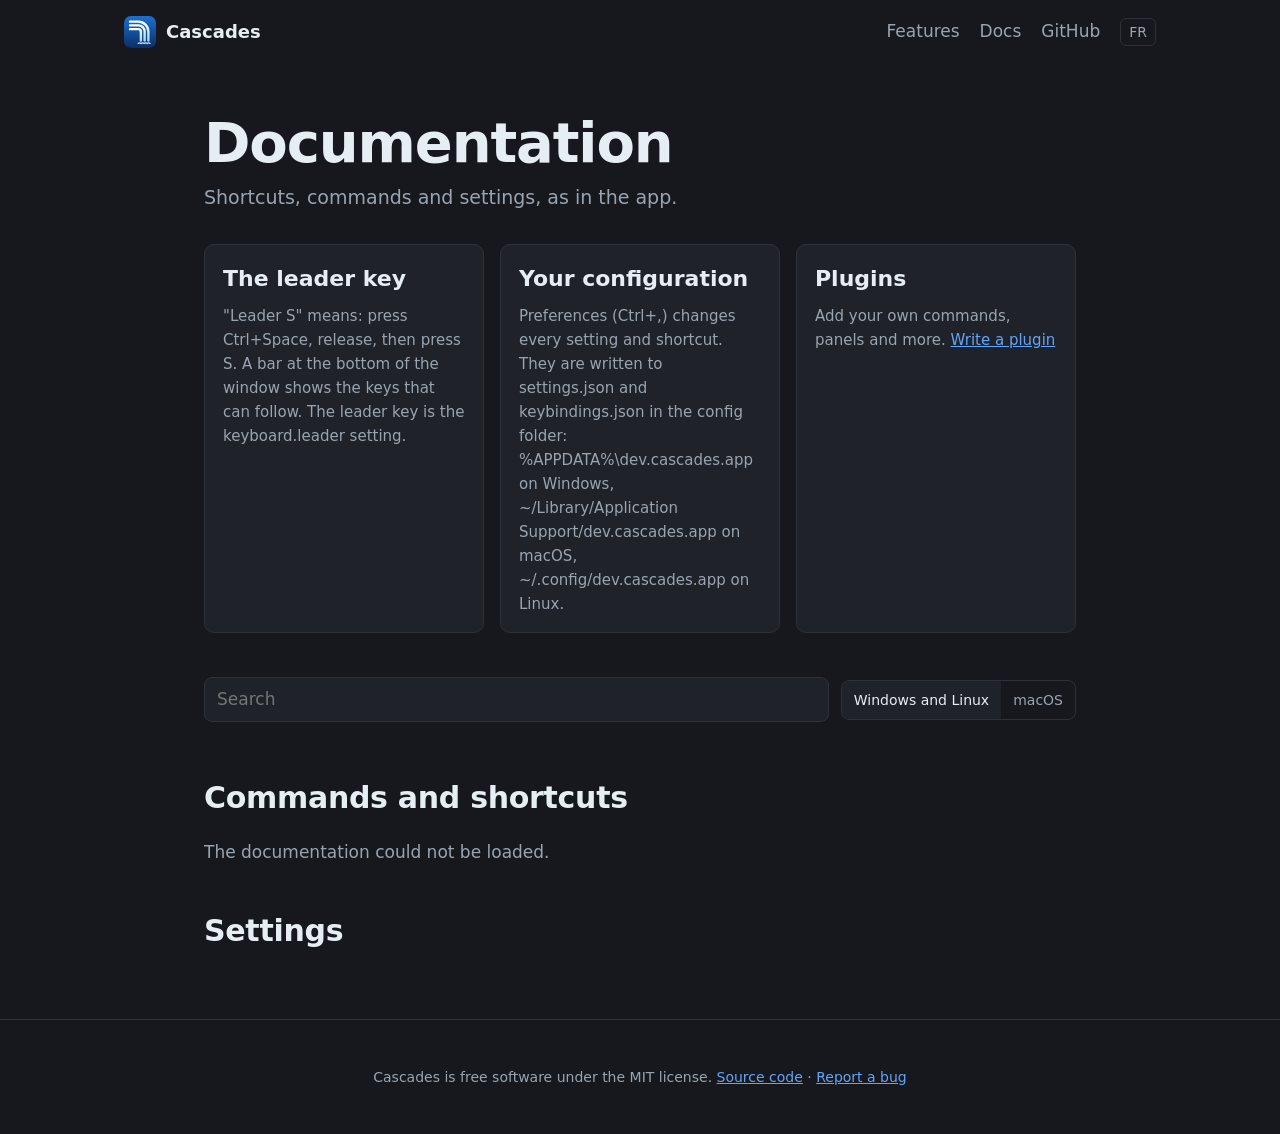
==== docs.html @ 8b9e11d4 "added docs page" ====
<!doctype html>
<html lang="en">
  <head>
    <meta charset="utf-8" />
    <meta name="viewport" content="width=device-width, initial-scale=1" />
    <title>Cascades documentation</title>
    <meta name="description" content="Shortcuts, commands and settings of Cascades." />
    <link rel="icon" href="assets/logo.svg" type="image/svg+xml" />
    <link rel="stylesheet" href="style.css" />
  </head>
  <body>
    <header class="top">
      <a class="brand" href="./">
        <img src="assets/logo.svg" alt="" width="32" height="32" />
        <span>Cascades</span>
      </a>
      <nav>
        <a href="./#features" data-i18n="nav.features">Features</a>
        <a href="docs.html" data-i18n="nav.docs">Docs</a>
        <a href="https://github.com/anderson3x11/cascades">GitHub</a>
        <button id="language" type="button" aria-label="Français">FR</button>
      </nav>
    </header>

    <main class="docs">
      <h1 data-i18n="docs.title">Documentation</h1>
      <p class="lead" id="version" data-i18n="docs.lead">Shortcuts, commands and settings, as in the app.</p>

      <section class="basics">
        <div>
          <h3 data-i18n="leader.title">The leader key</h3>
          <p data-i18n="leader.text">
            "Leader S" means: press Ctrl+Space, release, then press S. A bar at the bottom of the window shows the
            keys that can follow. The leader key is the keyboard.leader setting.
          </p>
        </div>
        <div>
          <h3 data-i18n="config.title">Your configuration</h3>
          <p data-i18n="config.text">
            Preferences (Ctrl+,) changes every setting and shortcut. They are written to settings.json and
            keybindings.json in the config folder: %APPDATA%\dev.cascades.app on Windows, ~/Library/Application
            Support/dev.cascades.app on macOS, ~/.config/dev.cascades.app on Linux.
          </p>
        </div>
        <div>
          <h3 data-i18n="plugins.title">Plugins</h3>
          <p>
            <span data-i18n="plugins.text">Add your own commands, panels and more.</span>
            <a href="https://github.com/anderson3x11/cascades/blob/main/docs/plugins.md" data-i18n="plugins.link"
              >Write a plugin</a
            >
          </p>
        </div>
      </section>

      <div class="tools">
        <input id="search" type="search" placeholder="Search" data-i18n-placeholder="search" />
        <div class="systems" role="group">
          <button type="button" data-system="pc" data-i18n="system.pc">Windows and Linux</button>
          <button type="button" data-system="mac">macOS</button>
        </div>
      </div>

      <h2 id="shortcuts" data-i18n="shortcuts.title">Commands and shortcuts</h2>
      <div id="commands" class="reference"><p class="empty" data-i18n="loading">Loading…</p></div>

      <h2 id="settings" data-i18n="settings.title">Settings</h2>
      <div id="settings-list" class="reference"></div>
    </main>

    <footer>
      <p>
        <span data-i18n="footer.license">Cascades is free software under the MIT license.</span>
        <a href="https://github.com/anderson3x11/cascades" data-i18n="footer.source">Source code</a> ·
        <a href="https://github.com/anderson3x11/cascades/issues/new/choose" data-i18n="footer.issue">Report a bug</a>
      </p>
    </footer>

    <script src="docs.js"></script>
  </body>
</html>
---- style.css ----
:root {
  --bg: #16181d;
  --surface: #1f2228;
  --border: #2d3139;
  --fg: #e6edf3;
  --muted: #9aa4b1;
  --accent: #60a5fa;
  --accent-strong: #1c6fd1;
  --code: #0f1115;
  color-scheme: dark;
}

* {
  box-sizing: border-box;
}

body {
  margin: 0;
  background: var(--bg);
  color: var(--fg);
  font:
    17px/1.6 system-ui,
    'Segoe UI',
    sans-serif;
}

a {
  color: var(--accent);
}

img {
  max-width: 100%;
  height: auto;
}

.top {
  display: flex;
  align-items: center;
  justify-content: space-between;
  max-width: 1080px;
  margin: 0 auto;
  padding: 16px 24px;
}

.brand {
  display: flex;
  gap: 10px;
  align-items: center;
  color: var(--fg);
  font-weight: 600;
  font-size: 18px;
  text-decoration: none;
}

nav {
  display: flex;
  gap: 20px;
  align-items: center;
}

nav a {
  color: var(--muted);
  text-decoration: none;
}

nav a:hover {
  color: var(--fg);
}

#language {
  padding: 2px 8px;
  border: 1px solid var(--border);
  border-radius: 6px;
  background: none;
  color: var(--muted);
  font: inherit;
  font-size: 14px;
  cursor: pointer;
}

main {
  max-width: 1080px;
  margin: 0 auto;
  padding: 0 24px;
}

.hero {
  padding: 56px 0 32px;
  text-align: center;
}

.hero-logo {
  width: 96px;
}

h1 {
  margin: 16px 0 8px;
  font-size: clamp(36px, 6vw, 56px);
  line-height: 1.1;
  letter-spacing: -0.02em;
}

.lead {
  max-width: 640px;
  margin: 0 auto;
  color: var(--muted);
  font-size: 19px;
}

.download {
  display: flex;
  flex-wrap: wrap;
  gap: 12px;
  justify-content: center;
  margin-top: 28px;
}

.button {
  display: inline-block;
  padding: 10px 20px;
  border: 1px solid var(--border);
  border-radius: 8px;
  color: var(--fg);
  font-weight: 600;
  text-decoration: none;
}

.button:hover {
  border-color: var(--accent);
}

.button.primary {
  border-color: var(--accent-strong);
  background: var(--accent-strong);
  color: #fff;
}

.button.primary:hover {
  background: #2a7fe0;
}

.meta {
  color: var(--muted);
  font-size: 14px;
}

.window {
  max-width: 800px;
  margin: 24px auto 0;
  padding: 0;
  overflow: hidden;
  border: 1px solid var(--border);
  border-radius: 12px;
  box-shadow: 0 24px 60px rgb(0 0 0 / 45%);
}

.window img {
  display: block;
  width: 100%;
}

.cascades,
.plugins {
  max-width: 680px;
  margin: 0 auto;
  padding: 72px 0 24px;
  text-align: center;
}

h2 {
  margin: 0 0 12px;
  font-size: 30px;
  letter-spacing: -0.01em;
}

.cascades p,
.plugins p {
  color: var(--muted);
}

.features {
  display: grid;
  gap: 56px;
  padding: 48px 0;
}

.features article {
  display: grid;
  grid-template-columns: 3fr 2fr;
  gap: 40px;
  align-items: center;
}

.features article:nth-child(even) img {
  order: 2;
}

.features img {
  border: 1px solid var(--border);
  border-radius: 10px;
}

h3 {
  margin: 0 0 8px;
  font-size: 22px;
}

.features p {
  margin: 0;
  color: var(--muted);
}

pre {
  overflow-x: auto;
  margin: 24px 0;
  padding: 16px 20px;
  border: 1px solid var(--border);
  border-radius: 10px;
  background: var(--code);
  font-size: 14px;
  text-align: left;
}

code {
  font-family: 'Cascadia Code', Consolas, 'SF Mono', Menlo, monospace;
}

footer {
  margin-top: 64px;
  padding: 32px 24px;
  border-top: 1px solid var(--border);
  color: var(--muted);
  font-size: 14px;
  text-align: center;
}

@media (max-width: 760px) {
  nav a[href*='#'] {
    display: none;
  }

  .features article {
    grid-template-columns: 1fr;
    gap: 16px;
  }

  .features article:nth-child(even) img {
    order: 0;
  }
}

/* Documentation */

.docs {
  max-width: 920px;
  padding-top: 32px;
}

.docs h1 {
  text-align: left;
}

.docs .lead {
  margin: 0;
}

.basics {
  display: grid;
  grid-template-columns: repeat(auto-fit, minmax(240px, 1fr));
  gap: 16px;
  margin: 32px 0;
}

.basics > div {
  padding: 16px 18px;
  border: 1px solid var(--border);
  border-radius: 10px;
  background: var(--surface);
}

.basics p {
  margin: 0;
  color: var(--muted);
  font-size: 15px;
  overflow-wrap: anywhere;
}

.tools {
  position: sticky;
  top: 0;
  z-index: 1;
  display: flex;
  flex-wrap: wrap;
  gap: 12px;
  align-items: center;
  padding: 12px 0;
  background: var(--bg);
}

#search {
  flex: 1;
  min-width: 200px;
  padding: 8px 12px;
  border: 1px solid var(--border);
  border-radius: 8px;
  background: var(--surface);
  color: var(--fg);
  font: inherit;
}

.systems {
  display: flex;
  overflow: hidden;
  border: 1px solid var(--border);
  border-radius: 8px;
}

.systems button {
  padding: 8px 12px;
  border: none;
  background: none;
  color: var(--muted);
  font: inherit;
  font-size: 14px;
  cursor: pointer;
}

.systems button[aria-pressed='true'] {
  background: var(--surface);
  color: var(--fg);
}

#search:focus-visible,
.systems button:focus-visible,
#language:focus-visible {
  outline: 2px solid var(--accent);
  outline-offset: 1px;
}

.docs h2 {
  margin-top: 40px;
}

.reference h3 {
  margin: 28px 0 6px;
  color: var(--muted);
  font-size: 13px;
  letter-spacing: 0.06em;
  text-transform: uppercase;
}

.reference dl {
  margin: 0;
}

.reference .row {
  display: flex;
  gap: 16px;
  justify-content: space-between;
  padding: 8px 0;
  border-bottom: 1px solid var(--border);
}

.reference dt {
  display: flex;
  flex-direction: column;
  min-width: 0;
}

.reference dt code {
  color: var(--muted);
  font-size: 12px;
}

.reference .setting dt code {
  order: -1;
  color: var(--fg);
  font-size: 14px;
}

.reference .setting dt span {
  color: var(--muted);
  font-size: 15px;
}

.reference dd {
  display: flex;
  flex: none;
  flex-wrap: wrap;
  gap: 6px;
  justify-content: flex-end;
  align-content: flex-start;
  max-width: 45%;
  margin: 0;
}

.reference .setting dd {
  flex-direction: column;
  align-items: flex-end;
  color: var(--muted);
  text-align: right;
  overflow-wrap: anywhere;
}

kbd {
  padding: 2px 8px;
  border: 1px solid var(--border);
  border-bottom-width: 2px;
  border-radius: 6px;
  background: var(--surface);
  font-family: inherit;
  font-size: 13px;
  white-space: nowrap;
}

.empty {
  color: var(--muted);
}

@media (max-width: 760px) {
  .reference .row {
    flex-direction: column;
    gap: 6px;
  }

  .reference dd,
  .reference .setting dd {
    justify-content: flex-start;
    align-items: flex-start;
    max-width: none;
    text-align: left;
  }
}
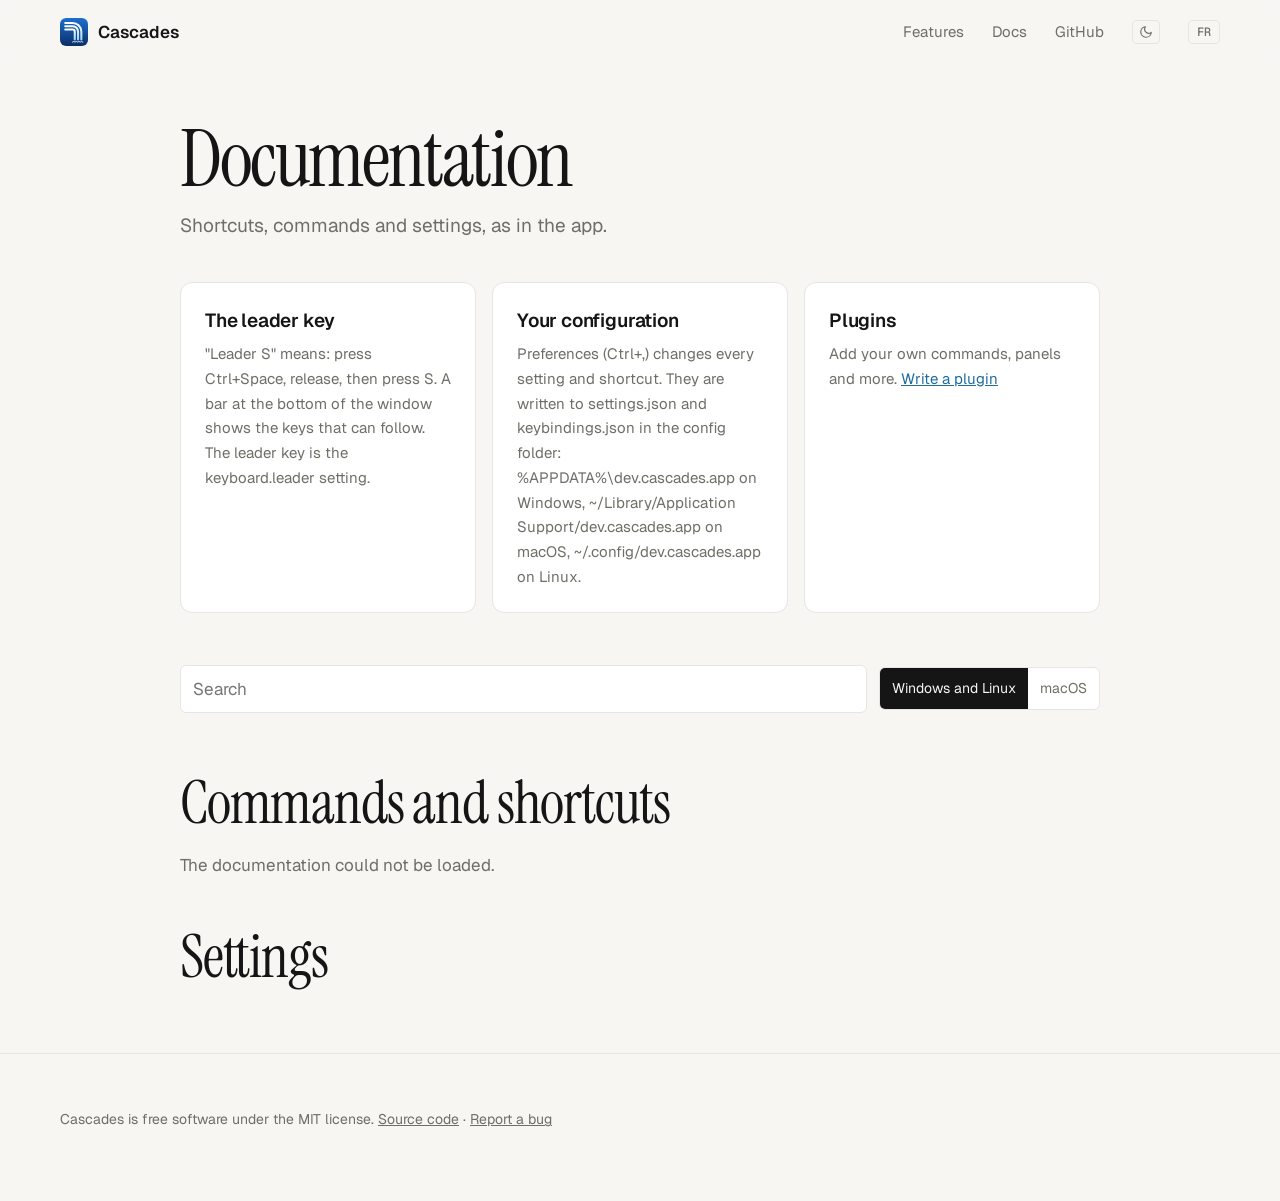
==== commit 31530968: "feat: redesign the site with a light editorial style, dark mode and zoomable screenshots" ====
--- a/docs.html
+++ b/docs.html
@@ -6,18 +6,44 @@
     <title>Cascades documentation</title>
     <meta name="description" content="Shortcuts, commands and settings of Cascades." />
     <link rel="icon" href="assets/logo.svg" type="image/svg+xml" />
+    <link rel="preconnect" href="https://fonts.googleapis.com" />
+    <link rel="preconnect" href="https://fonts.gstatic.com" crossorigin />
+    <link
+      rel="stylesheet"
+      href="https://fonts.googleapis.com/css2?family=Instrument+Serif&family=Geist:wght@400;500;600&family=Geist+Mono:wght@400;500&display=swap"
+    />
     <link rel="stylesheet" href="style.css" />
+    <script>
+      // Before the first paint: the saved theme, or the system one.
+      {
+        let theme = null;
+        try {
+          theme = localStorage.getItem('theme');
+        } catch {
+          // Private window: follow the system.
+        }
+        if (theme !== 'dark' && theme !== 'light') {
+          theme = matchMedia('(prefers-color-scheme: dark)').matches ? 'dark' : 'light';
+        }
+        document.documentElement.dataset.theme = theme;
+      }
+      document.documentElement.classList.add('js');
+    </script>
   </head>
   <body>
     <header class="top">
       <a class="brand" href="./">
-        <img src="assets/logo.svg" alt="" width="32" height="32" />
+        <img src="assets/logo.svg" alt="" width="28" height="28" />
         <span>Cascades</span>
       </a>
       <nav>
         <a href="./#features" data-i18n="nav.features">Features</a>
         <a href="docs.html" data-i18n="nav.docs">Docs</a>
         <a href="https://github.com/anderson3x11/cascades">GitHub</a>
+        <button id="theme" type="button" aria-label="Switch theme">
+          <svg class="moon" width="14" height="14" viewBox="0 0 24 24" fill="none" stroke="currentColor" stroke-width="2" stroke-linecap="round" stroke-linejoin="round" aria-hidden="true"><path d="M21 12.8A9 9 0 1 1 11.2 3a7 7 0 0 0 9.8 9.8z" /></svg>
+          <svg class="sun" width="14" height="14" viewBox="0 0 24 24" fill="none" stroke="currentColor" stroke-width="2" stroke-linecap="round" aria-hidden="true"><circle cx="12" cy="12" r="4" /><path d="M12 2v2M12 20v2M4.9 4.9l1.4 1.4M17.7 17.7l1.4 1.4M2 12h2M20 12h2M4.9 19.1l1.4-1.4M17.7 6.3l1.4-1.4" /></svg>
+        </button>
         <button id="language" type="button" aria-label="Français">FR</button>
       </nav>
     </header>
--- a/style.css
+++ b/style.css
@@ -1,17 +1,41 @@
 :root {
-  --bg: #16181d;
-  --surface: #1f2228;
-  --border: #2d3139;
-  --fg: #e6edf3;
-  --muted: #9aa4b1;
-  --accent: #60a5fa;
-  --accent-strong: #1c6fd1;
-  --code: #0f1115;
+  --bg: #f7f6f3;
+  --surface: #ffffff;
+  --border: #e7e5df;
+  --fg: #2a2b2d;
+  --muted: #6f6e67;
+  --ink: #151515;
+  --accent: #1f6c9f;
+  --accent-bg: #e1f0fb;
+  --code: #1b1c1e;
+  --ease: cubic-bezier(0.16, 1, 0.3, 1);
+  --page: max(28px, (100% - 1160px) / 2);
+  --serif: 'Instrument Serif', Georgia, serif;
+  --mono: 'Geist Mono', 'Cascadia Code', Consolas, monospace;
+  color-scheme: light;
+}
+
+/* Set in the head of each page: the saved choice, or the system one. */
+:root[data-theme='dark'] {
+  --bg: #161615;
+  --surface: #1e1e1c;
+  --border: #2f2e2b;
+  --fg: #dcdad4;
+  --muted: #9a988f;
+  --ink: #f3f1ec;
+  --accent: #7fb6e6;
+  --accent-bg: rgb(127 182 230 / 12%);
+  --code: #0f0f0e;
   color-scheme: dark;
 }
 
 * {
   box-sizing: border-box;
+}
+
+html {
+  scroll-behavior: smooth;
+  scroll-padding-top: 80px;
 }
 
 body {
@@ -19,9 +43,10 @@
   background: var(--bg);
   color: var(--fg);
   font:
-    17px/1.6 system-ui,
-    'Segoe UI',
+    17px/1.65 Geist,
+    system-ui,
     sans-serif;
+  -webkit-font-smoothing: antialiased;
 }
 
 a {
@@ -29,252 +54,507 @@
 }
 
 img {
+  display: block;
   max-width: 100%;
   height: auto;
 }
 
+:focus-visible {
+  outline: 2px solid var(--accent);
+  outline-offset: 3px;
+  border-radius: 4px;
+}
+
 .top {
+  position: sticky;
+  top: 0;
+  z-index: 2;
   display: flex;
   align-items: center;
   justify-content: space-between;
-  max-width: 1080px;
-  margin: 0 auto;
-  padding: 16px 24px;
+  height: 64px;
+  padding: 0 var(--page);
+  background: color-mix(in srgb, var(--bg) 82%, transparent);
+  backdrop-filter: blur(12px);
 }
 
 .brand {
   display: flex;
   gap: 10px;
   align-items: center;
-  color: var(--fg);
+  color: var(--ink);
   font-weight: 600;
-  font-size: 18px;
   text-decoration: none;
 }
 
 nav {
   display: flex;
+  gap: 28px;
+  align-items: center;
+  font-size: 15px;
+}
+
+nav a {
+  color: var(--muted);
+  text-decoration: none;
+  transition: color 0.2s;
+}
+
+nav a:hover {
+  color: var(--ink);
+}
+
+#language {
+  padding: 3px 8px;
+  border: 1px solid var(--border);
+  border-radius: 4px;
+  background: none;
+  color: var(--muted);
+  font: 500 12px var(--mono);
+  cursor: pointer;
+  transition:
+    color 0.2s,
+    border-color 0.2s;
+}
+
+#language:hover,
+#theme:hover {
+  border-color: var(--muted);
+  color: var(--ink);
+}
+
+#theme {
+  display: grid;
+  place-items: center;
+  width: 28px;
+  height: 24px;
+  padding: 0;
+  border: 1px solid var(--border);
+  border-radius: 4px;
+  background: none;
+  color: var(--muted);
+  cursor: pointer;
+  transition:
+    color 0.2s,
+    border-color 0.2s;
+}
+
+/* The icon shows the theme a click switches to. */
+[data-theme='dark'] #theme .moon,
+:root:not([data-theme='dark']) #theme .sun {
+  display: none;
+}
+
+main {
+  padding: 0 var(--page);
+}
+
+h1,
+h2 {
+  margin: 0;
+  color: var(--ink);
+  font-family: var(--serif);
+  font-weight: 400;
+  text-wrap: balance;
+}
+
+h1 {
+  font-size: clamp(52px, 8.4vw, 112px);
+  line-height: 0.98;
+  letter-spacing: -0.03em;
+}
+
+h1 em {
+  color: var(--accent);
+}
+
+h2 {
+  font-size: clamp(38px, 4.6vw, 60px);
+  line-height: 1.05;
+  letter-spacing: -0.02em;
+}
+
+h3 {
+  margin: 0 0 6px;
+  color: var(--ink);
+  font-size: 19px;
+  font-weight: 600;
+  letter-spacing: -0.01em;
+}
+
+.lead {
+  max-width: 54ch;
+  margin: 0;
+  color: var(--muted);
+  font-size: 19px;
+  text-wrap: pretty;
+}
+
+/* Home */
+
+.hero {
+  padding: 88px 0 56px;
+}
+
+.hero h1 {
+  max-width: 14ch;
+  margin: 24px 0 20px;
+}
+
+.tag {
+  display: inline-block;
+  padding: 4px 12px;
+  border-radius: 999px;
+  background: var(--accent-bg);
+  color: var(--accent);
+  font-size: 14px;
+  font-weight: 500;
+}
+
+.download {
+  display: flex;
+  flex-wrap: wrap;
   gap: 20px;
   align-items: center;
-}
-
-nav a {
-  color: var(--muted);
-  text-decoration: none;
-}
-
-nav a:hover {
-  color: var(--fg);
-}
-
-#language {
-  padding: 2px 8px;
-  border: 1px solid var(--border);
-  border-radius: 6px;
-  background: none;
-  color: var(--muted);
-  font: inherit;
-  font-size: 14px;
-  cursor: pointer;
-}
-
-main {
-  max-width: 1080px;
-  margin: 0 auto;
-  padding: 0 24px;
-}
-
-.hero {
-  padding: 56px 0 32px;
-  text-align: center;
-}
-
-.hero-logo {
-  width: 96px;
-}
-
-h1 {
-  margin: 16px 0 8px;
-  font-size: clamp(36px, 6vw, 56px);
-  line-height: 1.1;
-  letter-spacing: -0.02em;
-}
-
-.lead {
-  max-width: 640px;
-  margin: 0 auto;
-  color: var(--muted);
-  font-size: 19px;
-}
-
-.download {
-  display: flex;
-  flex-wrap: wrap;
-  gap: 12px;
-  justify-content: center;
-  margin-top: 28px;
+  margin-top: 36px;
 }
 
 .button {
   display: inline-block;
-  padding: 10px 20px;
-  border: 1px solid var(--border);
-  border-radius: 8px;
-  color: var(--fg);
-  font-weight: 600;
+  padding: 13px 22px;
+  border-radius: 6px;
+  background: var(--ink);
+  color: var(--bg);
+  font-weight: 500;
   text-decoration: none;
+  transition:
+    background 0.2s,
+    transform 0.15s var(--ease);
 }
 
 .button:hover {
-  border-color: var(--accent);
-}
-
-.button.primary {
-  border-color: var(--accent-strong);
-  background: var(--accent-strong);
-  color: #fff;
-}
-
-.button.primary:hover {
-  background: #2a7fe0;
-}
-
-.meta {
-  color: var(--muted);
-  font-size: 14px;
+  background: color-mix(in srgb, var(--ink) 82%, var(--bg));
+}
+
+.button:active {
+  transform: scale(0.98);
+}
+
+.link {
+  color: var(--muted);
+  text-decoration: underline;
+  text-decoration-color: var(--border);
+  text-underline-offset: 4px;
+  transition: color 0.2s;
+}
+
+.link:hover {
+  color: var(--ink);
+  text-decoration-color: currentColor;
 }
 
 .window {
-  max-width: 800px;
-  margin: 24px auto 0;
-  padding: 0;
   overflow: hidden;
   border: 1px solid var(--border);
   border-radius: 12px;
-  box-shadow: 0 24px 60px rgb(0 0 0 / 45%);
+  background: var(--surface);
+  box-shadow: 0 30px 80px -40px rgb(40 36 28 / 25%);
+}
+
+.window .bar {
+  display: flex;
+  gap: 7px;
+  padding: 12px 14px;
+  border-bottom: 1px solid var(--border);
+}
+
+.window .bar i {
+  width: 10px;
+  height: 10px;
+  border-radius: 50%;
+  background: var(--border);
 }
 
 .window img {
-  display: block;
   width: 100%;
 }
 
-.cascades,
-.plugins {
-  max-width: 680px;
-  margin: 0 auto;
-  padding: 72px 0 24px;
-  text-align: center;
-}
-
-h2 {
-  margin: 0 0 12px;
-  font-size: 30px;
-  letter-spacing: -0.01em;
-}
-
-.cascades p,
-.plugins p {
-  color: var(--muted);
+.cascades {
+  display: grid;
+  grid-template-columns: 1fr 1.3fr;
+  gap: 64px;
+  align-items: start;
+  padding: 128px 0 96px;
+}
+
+.cascades p {
+  margin: 8px 0 0;
+  color: var(--muted);
+  font-size: 19px;
 }
 
 .features {
   display: grid;
-  gap: 56px;
-  padding: 48px 0;
+  grid-template-columns: repeat(12, 1fr);
+  gap: 16px;
+  padding-bottom: 128px;
 }
 
 .features article {
+  display: flex;
+  flex-direction: column;
+  gap: 22px;
+  grid-column: span 7;
+  padding: 28px;
+  border: 1px solid var(--border);
+  border-radius: 12px;
+  background: var(--surface);
+  transition: box-shadow 0.25s;
+}
+
+.features article:hover {
+  box-shadow: 0 6px 24px rgb(0 0 0 / 4%);
+}
+
+.features article:nth-child(2),
+.features article:nth-child(3) {
+  grid-column: span 5;
+}
+
+.features article:last-child {
+  flex-direction: row;
+  grid-column: span 12;
+  gap: 48px;
+  align-items: center;
+}
+
+.features article:last-child > * {
+  flex: 1;
+}
+
+.features article:last-child .shot {
+  flex: 1.4;
+  margin: 0;
+}
+
+.features p {
+  margin: 0;
+  color: var(--muted);
+  font-size: 15.5px;
+}
+
+/* The screenshot fills the height left by the text, so a narrow card next to
+   a wide one has no gap: it is cropped from the top left, the zoom shows it whole. */
+.shot {
+  position: relative;
+  flex: 1;
+  aspect-ratio: 1920 / 1140;
+  overflow: hidden;
+  border: 1px solid var(--border);
+  border-radius: 8px;
+  transition:
+    transform 0.5s var(--ease),
+    box-shadow 0.5s var(--ease);
+}
+
+.shot img {
+  position: absolute;
+  inset: 0;
+  width: 100%;
+  height: 100%;
+  object-fit: cover;
+  object-position: left top;
+}
+
+.shot:hover {
+  z-index: 1;
+  transform: scale(1.04);
+  box-shadow: 0 24px 60px -20px rgb(0 0 0 / 35%);
+}
+
+.plugins {
   display: grid;
-  grid-template-columns: 3fr 2fr;
-  gap: 40px;
+  grid-template-columns: 1fr 1.2fr;
+  gap: 64px;
   align-items: center;
-}
-
-.features article:nth-child(even) img {
-  order: 2;
-}
-
-.features img {
-  border: 1px solid var(--border);
-  border-radius: 10px;
-}
-
-h3 {
-  margin: 0 0 8px;
-  font-size: 22px;
-}
-
-.features p {
-  margin: 0;
-  color: var(--muted);
+  padding: 96px 0 128px;
+  border-top: 1px solid var(--border);
+}
+
+.plugins p {
+  max-width: 46ch;
+  color: var(--muted);
+  font-size: 18px;
 }
 
 pre {
   overflow-x: auto;
-  margin: 24px 0;
-  padding: 16px 20px;
-  border: 1px solid var(--border);
+  margin: 0;
+  padding: 24px 26px;
+  border-radius: 12px;
+  background: var(--code);
+  color: #d9d7d0;
+  font: 14px/1.7 var(--mono);
+}
+
+pre .k {
+  color: #a7c7e7;
+}
+
+pre .s {
+  color: #c9b98a;
+}
+
+code {
+  font-family: var(--mono);
+}
+
+footer {
+  padding: 40px var(--page) 56px;
+  border-top: 1px solid var(--border);
+  color: var(--muted);
+  font-size: 14px;
+}
+
+footer a {
+  color: var(--muted);
+}
+
+footer a:hover {
+  color: var(--ink);
+}
+
+/* Screenshots open full size (main.js). */
+
+[data-zoom] {
+  cursor: zoom-in;
+}
+
+.zoom {
+  max-width: 94vw;
+  max-height: 94vh;
+  padding: 0;
+  border: 0;
+  background: none;
+  cursor: zoom-out;
+}
+
+.zoom img {
+  max-width: 94vw;
+  max-height: 94vh;
   border-radius: 10px;
-  background: var(--code);
-  font-size: 14px;
-  text-align: left;
-}
-
-code {
-  font-family: 'Cascadia Code', Consolas, 'SF Mono', Menlo, monospace;
-}
-
-footer {
-  margin-top: 64px;
-  padding: 32px 24px;
-  border-top: 1px solid var(--border);
-  color: var(--muted);
-  font-size: 14px;
-  text-align: center;
-}
-
-@media (max-width: 760px) {
+}
+
+.zoom::backdrop {
+  background: color-mix(in srgb, var(--bg) 92%, transparent);
+  backdrop-filter: blur(6px);
+}
+
+.zoom[open] {
+  animation: pop 0.35s var(--ease);
+}
+
+@keyframes pop {
+  from {
+    opacity: 0;
+    transform: scale(0.96);
+  }
+}
+
+/* Blocks fade in as they scroll into view (main.js adds .in). */
+
+.js .reveal {
+  opacity: 0;
+  transform: translateY(14px);
+  transition:
+    opacity 0.7s var(--ease),
+    transform 0.7s var(--ease);
+  transition-delay: calc(var(--i, 0) * 80ms);
+}
+
+.js .reveal.in {
+  opacity: 1;
+  transform: none;
+}
+
+@media (prefers-reduced-motion: reduce) {
+  html {
+    scroll-behavior: auto;
+  }
+
+  .js .reveal {
+    opacity: 1;
+    transform: none;
+    transition: none;
+  }
+}
+
+@media (max-width: 800px) {
+  :root {
+    --page: 16px;
+  }
+
+  nav {
+    gap: 18px;
+  }
+
   nav a[href*='#'] {
     display: none;
   }
 
-  .features article {
+  .hero {
+    padding-top: 56px;
+  }
+
+  .cascades,
+  .plugins {
     grid-template-columns: 1fr;
-    gap: 16px;
-  }
-
-  .features article:nth-child(even) img {
-    order: 0;
+    gap: 24px;
+    padding: 80px 0;
+  }
+
+  .features article,
+  .features article:nth-child(2),
+  .features article:nth-child(3) {
+    grid-column: span 12;
+    padding: 20px;
+  }
+
+  .features article:last-child {
+    flex-direction: column;
+    gap: 22px;
+    align-items: stretch;
   }
 }
 
 /* Documentation */
 
 .docs {
-  max-width: 920px;
-  padding-top: 32px;
+  max-width: calc(920px + 2 * var(--page));
+  margin: 0 auto;
+  padding-top: 56px;
+  padding-bottom: 64px;
 }
 
 .docs h1 {
-  text-align: left;
+  font-size: clamp(48px, 7vw, 80px);
 }
 
 .docs .lead {
-  margin: 0;
+  margin-top: 12px;
 }
 
 .basics {
   display: grid;
   grid-template-columns: repeat(auto-fit, minmax(240px, 1fr));
   gap: 16px;
-  margin: 32px 0;
+  margin: 40px 0;
 }
 
 .basics > div {
-  padding: 16px 18px;
-  border: 1px solid var(--border);
-  border-radius: 10px;
+  padding: 22px 24px;
+  border: 1px solid var(--border);
+  border-radius: 12px;
   background: var(--surface);
 }
 
@@ -287,7 +567,7 @@
 
 .tools {
   position: sticky;
-  top: 0;
+  top: 64px;
   z-index: 1;
   display: flex;
   flex-wrap: wrap;
@@ -300,9 +580,9 @@
 #search {
   flex: 1;
   min-width: 200px;
-  padding: 8px 12px;
-  border: 1px solid var(--border);
-  border-radius: 8px;
+  padding: 9px 12px;
+  border: 1px solid var(--border);
+  border-radius: 6px;
   background: var(--surface);
   color: var(--fg);
   font: inherit;
@@ -312,11 +592,12 @@
   display: flex;
   overflow: hidden;
   border: 1px solid var(--border);
-  border-radius: 8px;
+  border-radius: 6px;
+  background: var(--surface);
 }
 
 .systems button {
-  padding: 8px 12px;
+  padding: 9px 12px;
   border: none;
   background: none;
   color: var(--muted);
@@ -326,25 +607,18 @@
 }
 
 .systems button[aria-pressed='true'] {
-  background: var(--surface);
-  color: var(--fg);
-}
-
-#search:focus-visible,
-.systems button:focus-visible,
-#language:focus-visible {
-  outline: 2px solid var(--accent);
-  outline-offset: 1px;
+  background: var(--ink);
+  color: var(--bg);
 }
 
 .docs h2 {
-  margin-top: 40px;
+  margin-top: 48px;
 }
 
 .reference h3 {
-  margin: 28px 0 6px;
-  color: var(--muted);
-  font-size: 13px;
+  margin: 32px 0 6px;
+  color: var(--muted);
+  font: 500 12px var(--mono);
   letter-spacing: 0.06em;
   text-transform: uppercase;
 }
@@ -357,7 +631,7 @@
   display: flex;
   gap: 16px;
   justify-content: space-between;
-  padding: 8px 0;
+  padding: 10px 0;
   border-bottom: 1px solid var(--border);
 }
 
@@ -374,7 +648,7 @@
 
 .reference .setting dt code {
   order: -1;
-  color: var(--fg);
+  color: var(--ink);
   font-size: 14px;
 }
 
@@ -403,13 +677,13 @@
 }
 
 kbd {
-  padding: 2px 8px;
+  padding: 2px 7px;
   border: 1px solid var(--border);
   border-bottom-width: 2px;
-  border-radius: 6px;
+  border-radius: 4px;
   background: var(--surface);
-  font-family: inherit;
-  font-size: 13px;
+  color: var(--ink);
+  font: 500 13px var(--mono);
   white-space: nowrap;
 }
 
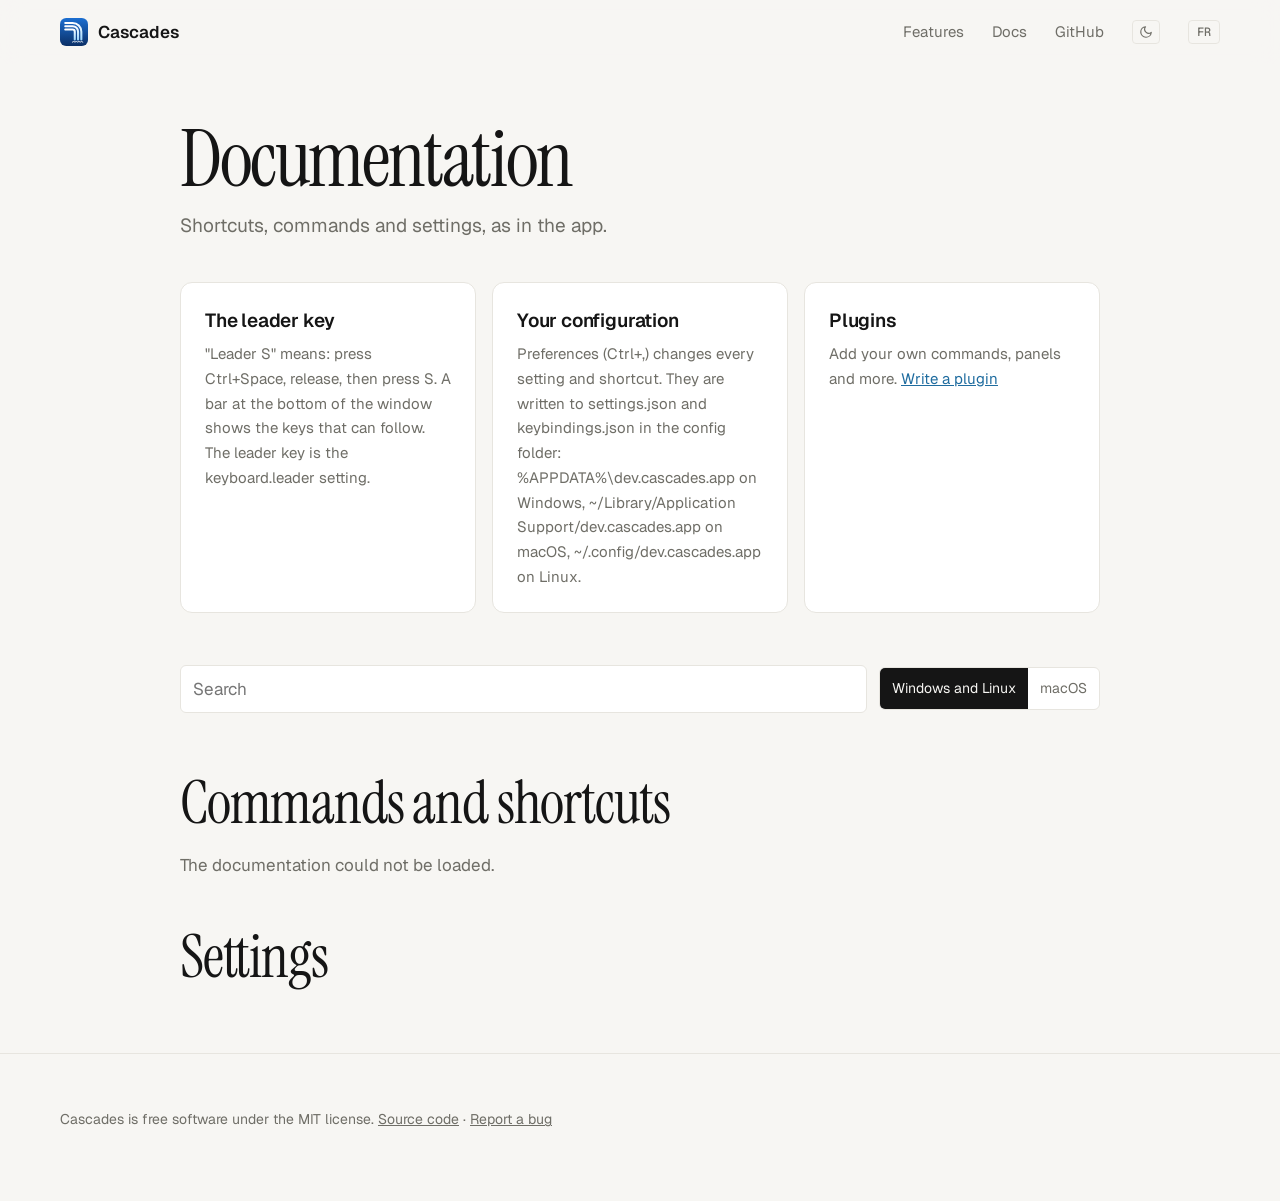
==== commit 51179e1f: "feat: share image, open graph tags, structured data and sitemap" ====
--- a/docs.html
+++ b/docs.html
@@ -5,7 +5,21 @@
     <meta name="viewport" content="width=device-width, initial-scale=1" />
     <title>Cascades documentation</title>
     <meta name="description" content="Shortcuts, commands and settings of Cascades." />
+    <link rel="canonical" href="https://anderson3x11.dev/cascades-site/docs.html" />
     <link rel="icon" href="assets/logo.svg" type="image/svg+xml" />
+    <link rel="apple-touch-icon" href="assets/apple-touch-icon.png" />
+    <meta name="theme-color" content="#f7f6f3" media="(prefers-color-scheme: light)" />
+    <meta name="theme-color" content="#161615" media="(prefers-color-scheme: dark)" />
+    <meta property="og:type" content="website" />
+    <meta property="og:site_name" content="Cascades" />
+    <meta property="og:url" content="https://anderson3x11.dev/cascades-site/docs.html" />
+    <meta property="og:title" content="Cascades documentation" />
+    <meta property="og:description" content="Shortcuts, commands and settings of Cascades." />
+    <meta property="og:image" content="https://anderson3x11.dev/cascades-site/assets/og.png" />
+    <meta property="og:image:width" content="1200" />
+    <meta property="og:image:height" content="630" />
+    <meta property="og:image:alt" content="Cascades: notes that flow. The editor with an indented note." />
+    <meta name="twitter:card" content="summary_large_image" />
     <link rel="preconnect" href="https://fonts.googleapis.com" />
     <link rel="preconnect" href="https://fonts.gstatic.com" crossorigin />
     <link
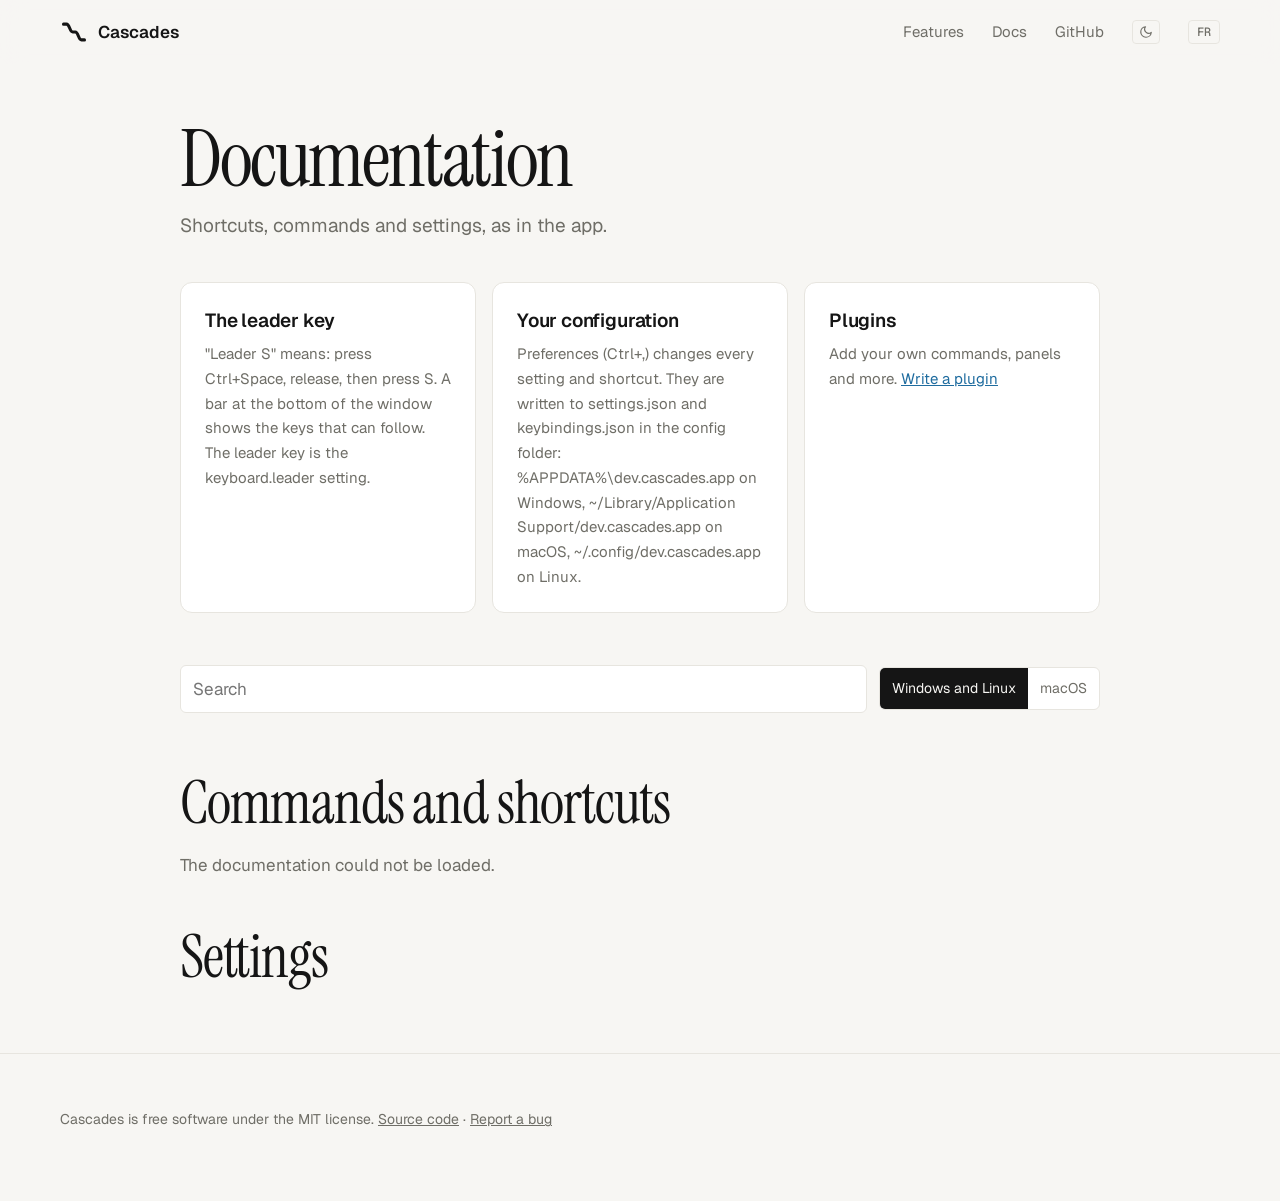
==== commit fbdd7416: "feat: new black and white logo" ====
--- a/docs.html
+++ b/docs.html
@@ -47,7 +47,7 @@
   <body>
     <header class="top">
       <a class="brand" href="./">
-        <img src="assets/logo.svg" alt="" width="28" height="28" />
+        <svg width="28" height="28" viewBox="0 0 64 64" aria-hidden="true"><path d="M8 14 H15 C22 14 22 32 29 32 H35 C42 32 42 50 49 50 H56" fill="none" stroke="currentColor" stroke-width="7" stroke-linecap="round" stroke-linejoin="round" /></svg>
         <span>Cascades</span>
       </a>
       <nav>
